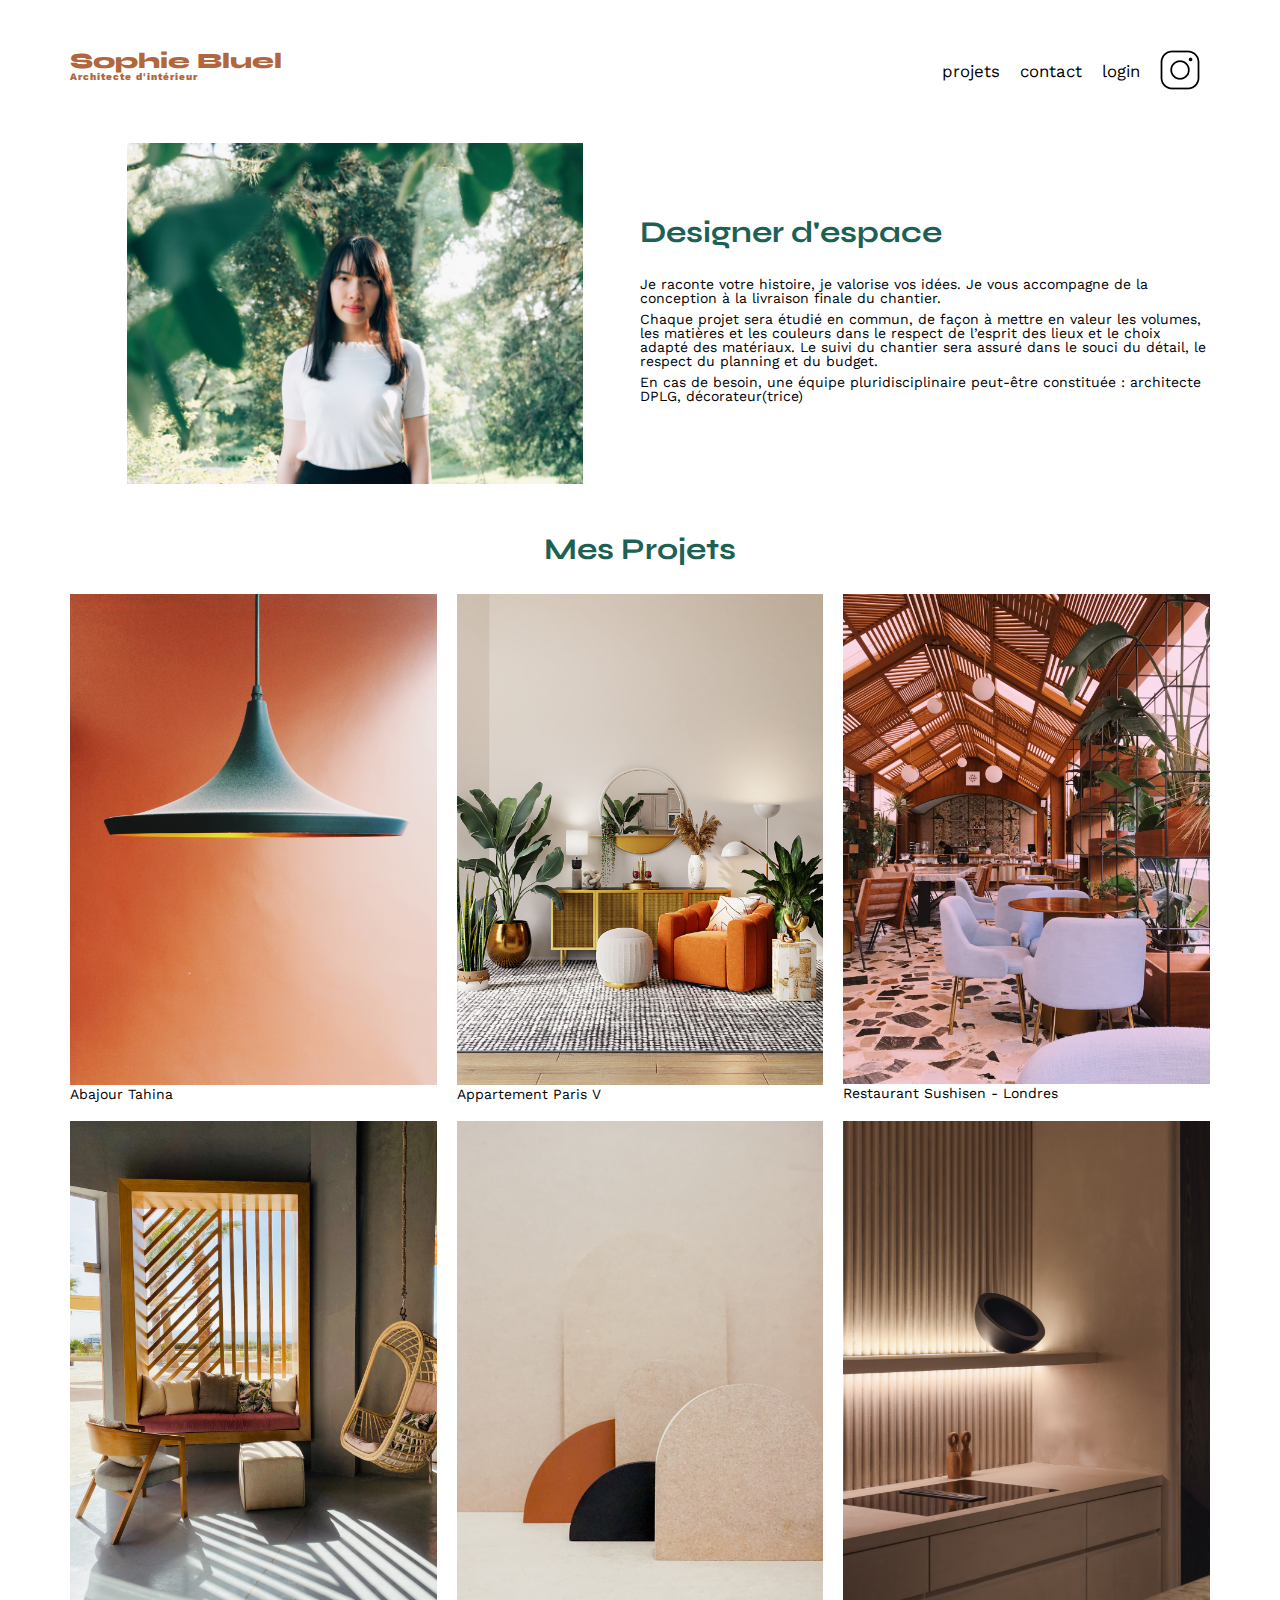
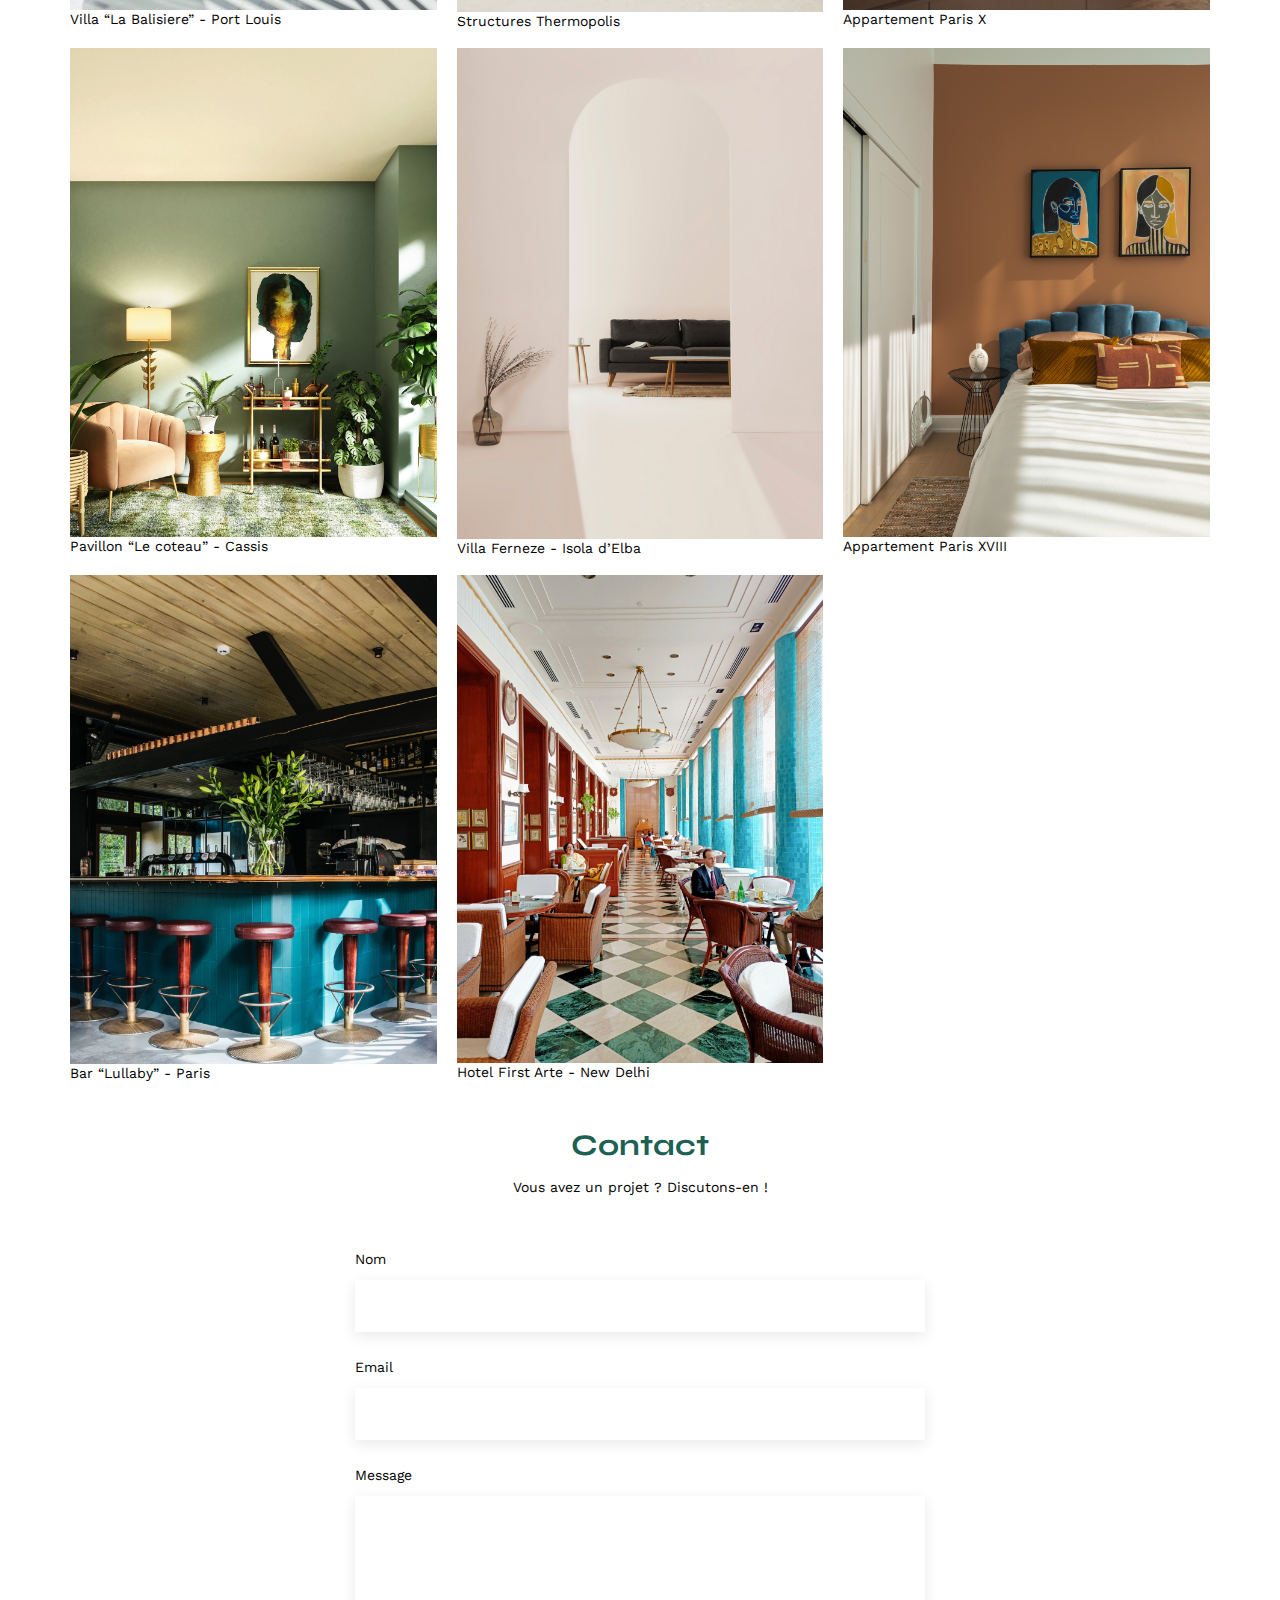
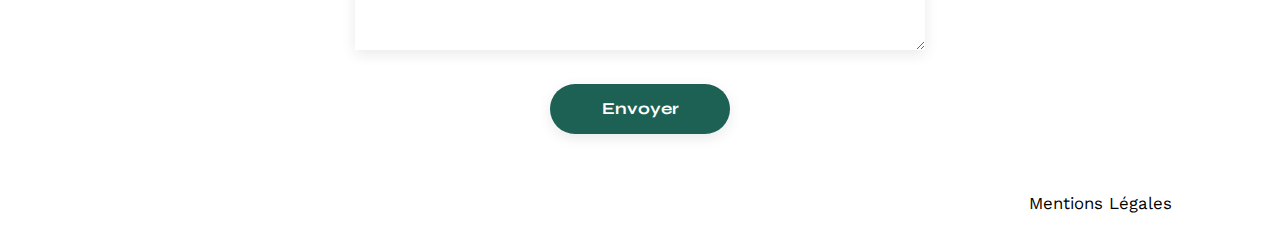
==== FrontEnd/index.html @ c2d1a667 "first" ====
<!DOCTYPE html>
<html lang="fr">
<head>
	<meta charset="UTF-8">
	<title>Sophie Bluel - Architecte d'intérieur</title>
	<meta name="viewport" content="width=device-width, initial-scale=1.0">
	<link rel="preconnect" href="https://fonts.googleapis.com">
	<link rel="preconnect" href="https://fonts.gstatic.com" crossorigin>
	<link href="https://fonts.googleapis.com/css2?family=Syne:wght@700;800&family=Work+Sans&display=swap" rel="stylesheet">
	<meta name="description" content="">
	<link rel="stylesheet" href="./assets/style.css">
</head>
<body>
<header>
	<h1>Sophie Bluel <span>Architecte d'intérieur</span></h1>
	<nav>
		<ul>
			<li>projets</li>
			<li>contact</li>
			<li>login</li>
			<li><img src="./assets/icons/instagram.png" alt="Instagram"></li>
		</ul>
	</nav>
</header>
<main>
	<section id="introduction">
		<figure>
			<img src="./assets/images/sophie-bluel.png" alt="">
		</figure>
		<article>
			<h2>Designer d'espace</h2>
			<p>Je raconte votre histoire, je valorise vos idées. Je vous accompagne de la conception à la livraison finale du chantier.</p>
			<p>Chaque projet sera étudié en commun, de façon à mettre en valeur les volumes, les matières et les couleurs dans le respect de l’esprit des lieux et le choix adapté des matériaux. Le suivi du chantier sera assuré dans le souci du détail, le respect du planning et du budget.</p>
			<p>En cas de besoin, une équipe pluridisciplinaire peut-être constituée : architecte DPLG, décorateur(trice)</p>
		</article>
	</section>
	<section id="portfolio">
		<h2>Mes Projets</h2>
		<div class="gallery">
			<figure>
				<img src="assets/images/abajour-tahina.png" alt="Abajour Tahina">
				<figcaption>Abajour Tahina</figcaption>
			</figure>
			<figure>
				<img src="assets/images/appartement-paris-v.png" alt="Appartement Paris V">
				<figcaption>Appartement Paris V</figcaption>
			</figure>
			<figure>
				<img src="assets/images/restaurant-sushisen-londres.png" alt="Restaurant Sushisen - Londres">
				<figcaption>Restaurant Sushisen - Londres</figcaption>
			</figure>
			<figure>
				<img src="assets/images/la-balisiere.png" alt="Villa “La Balisiere” - Port Louis">
				<figcaption>Villa “La Balisiere” - Port Louis</figcaption>
			</figure>
			<figure>
				<img src="assets/images/structures-thermopolis.png" alt="Structures Thermopolis">
				<figcaption>Structures Thermopolis</figcaption>
			</figure>
			<figure>
				<img src="assets/images/appartement-paris-x.png" alt="Appartement Paris X">
				<figcaption>Appartement Paris X</figcaption>
			</figure>
			<figure>
				<img src="assets/images/le-coteau-cassis.png" alt="Pavillon “Le coteau” - Cassis">
				<figcaption>Pavillon “Le coteau” - Cassis</figcaption>
			</figure>
			<figure>
				<img src="assets/images/villa-ferneze.png" alt="Villa Ferneze - Isola d’Elba">
				<figcaption>Villa Ferneze - Isola d’Elba</figcaption>
			</figure>
			<figure>
				<img src="assets/images/appartement-paris-xviii.png" alt="Appartement Paris XVIII">
				<figcaption>Appartement Paris XVIII</figcaption>
			</figure>
			<figure>
				<img src="assets/images/bar-lullaby-paris.png" alt="Bar “Lullaby” - Paris">
				<figcaption>Bar “Lullaby” - Paris</figcaption>
			</figure>
			<figure>
				<img src="assets/images/hotel-first-arte-new-delhi.png" alt="Hotel First Arte - New Delhi">
				<figcaption>Hotel First Arte - New Delhi</figcaption>
			</figure>
		</div>
	</section>
	<section id="contact">
		<h2>Contact</h2>
		<p>Vous avez un projet ? Discutons-en !</p>
		<form action="#" method="post">
			<label for="name">Nom</label>
			<input type="text" name="name" id="name">
			<label for="email">Email</label>
			<input type="email" name="email" id="email">
			<label for="message">Message</label>
			<textarea name="message" id="message" cols="30" rows="10"></textarea>
			<input type="submit" value="Envoyer">
		</form>
	</section>
</main>

<footer>
	<nav>
		<ul>
			<li>Mentions Légales</li>
		</ul>
	</nav>
</footer>
</body>
</html>
---- FrontEnd/assets/style.css ----
/* http://meyerweb.com/eric/tools/css/reset/
   v2.0 | 20110126
   License: none (public domain)
*/

html, body, div, span, applet, object, iframe,
h1, h2, h3, h4, h5, h6, p, blockquote, pre,
a, abbr, acronym, address, big, cite, code,
del, dfn, em, img, ins, kbd, q, s, samp,
small, strike, strong, sub, sup, tt, var,
b, u, i, center,
dl, dt, dd, ol, ul, li,
fieldset, form, label, legend,
table, caption, tbody, tfoot, thead, tr, th, td,
article, aside, canvas, details, embed,
figure, figcaption, footer, header, hgroup,
menu, nav, output, ruby, section, summary,
time, mark, audio, video {
	margin: 0;
	padding: 0;
	border: 0;
	font-size: 100%;
	font: inherit;
	vertical-align: baseline;
}
/* HTML5 display-role reset for older browsers */
article, aside, details, figcaption, figure,
footer, header, hgroup, menu, nav, section {
	display: block;
}
body {
	line-height: 1;
}
ol, ul {
	list-style: none;
}
blockquote, q {
	quotes: none;
}
blockquote:before, blockquote:after,
q:before, q:after {
	content: '';
	content: none;
}
table {
	border-collapse: collapse;
	border-spacing: 0;
}
/** end reset css**/
body {
	max-width: 1140px;
	margin:auto;
	font-family: 'Work Sans' ;
	font-size: 14px;
}
header {
	display: flex;
	justify-content: space-between;
	margin: 50px 0
}
section {
	margin: 50px 0
}

h1{
	display: flex;
	flex-direction: column;
	font-family: 'Syne';
	font-size: 22px;
	font-weight: 800;
	color: #B1663C
}

h1 > span {
	font-family: 'Work Sans';
	font-size:10px;
	letter-spacing: 0.1em;
;
}

h2{
	font-family: 'Syne';
	font-weight: 700;
	font-size: 30px;
	color: #1D6154
}
nav ul {
	display: flex;
	align-items: center;
	list-style-type: none;

}
nav li {
	padding: 0 10px;
	font-size: 1.2em;
}

li:hover {
	color: #B1663C;
}
#introduction {
	display: flex;
	align-items: center;
}
#introduction figure {
	flex: 1
}
#introduction img {
	display: block;
	margin: auto;
	width: 80%;
}

#introduction article {
	flex: 1
}
#introduction h2 {
	margin-bottom: 1em;
}

#introduction p {
	margin-bottom: 0.5em;
}
#portfolio h2 {
	text-align: center;
	margin-bottom: 1em;
}
.gallery {
	width: 100%;
	display: grid;
	grid-template-columns: 1fr 1fr 1fr;
	grid-column-gap: 20px;
	grid-row-gap: 20px;
}

.gallery img {
	width: 100%;

}
#contact {
	width: 50%;
margin: auto;
}
#contact > * {
	text-align: center;

}
#contact h2{
	margin-bottom: 20px;
}
#contact form {
	text-align: left;
	margin-top:30px;
	display: flex;
	flex-direction: column;
}

#contact input {
	height: 50px;
	font-size: 1.2em;
	border: none;
	box-shadow: 0px 4px 14px rgba(0, 0, 0, 0.09);
}
#contact label {
	margin: 2em 0 1em 0;
}
#contact textarea {
	border: none;
	box-shadow: 0px 4px 14px rgba(0, 0, 0, 0.09);
}

input[type="submit"]{
	font-family: 'Syne';
	font-weight: 700;
	color: white;
	background-color: #1D6154;
	margin : 2em auto ;
	width: 180px;
	text-align: center;
	border-radius: 60px ;
}

footer nav ul {
	display: flex;
	justify-content: flex-end;
	margin: 2em
}
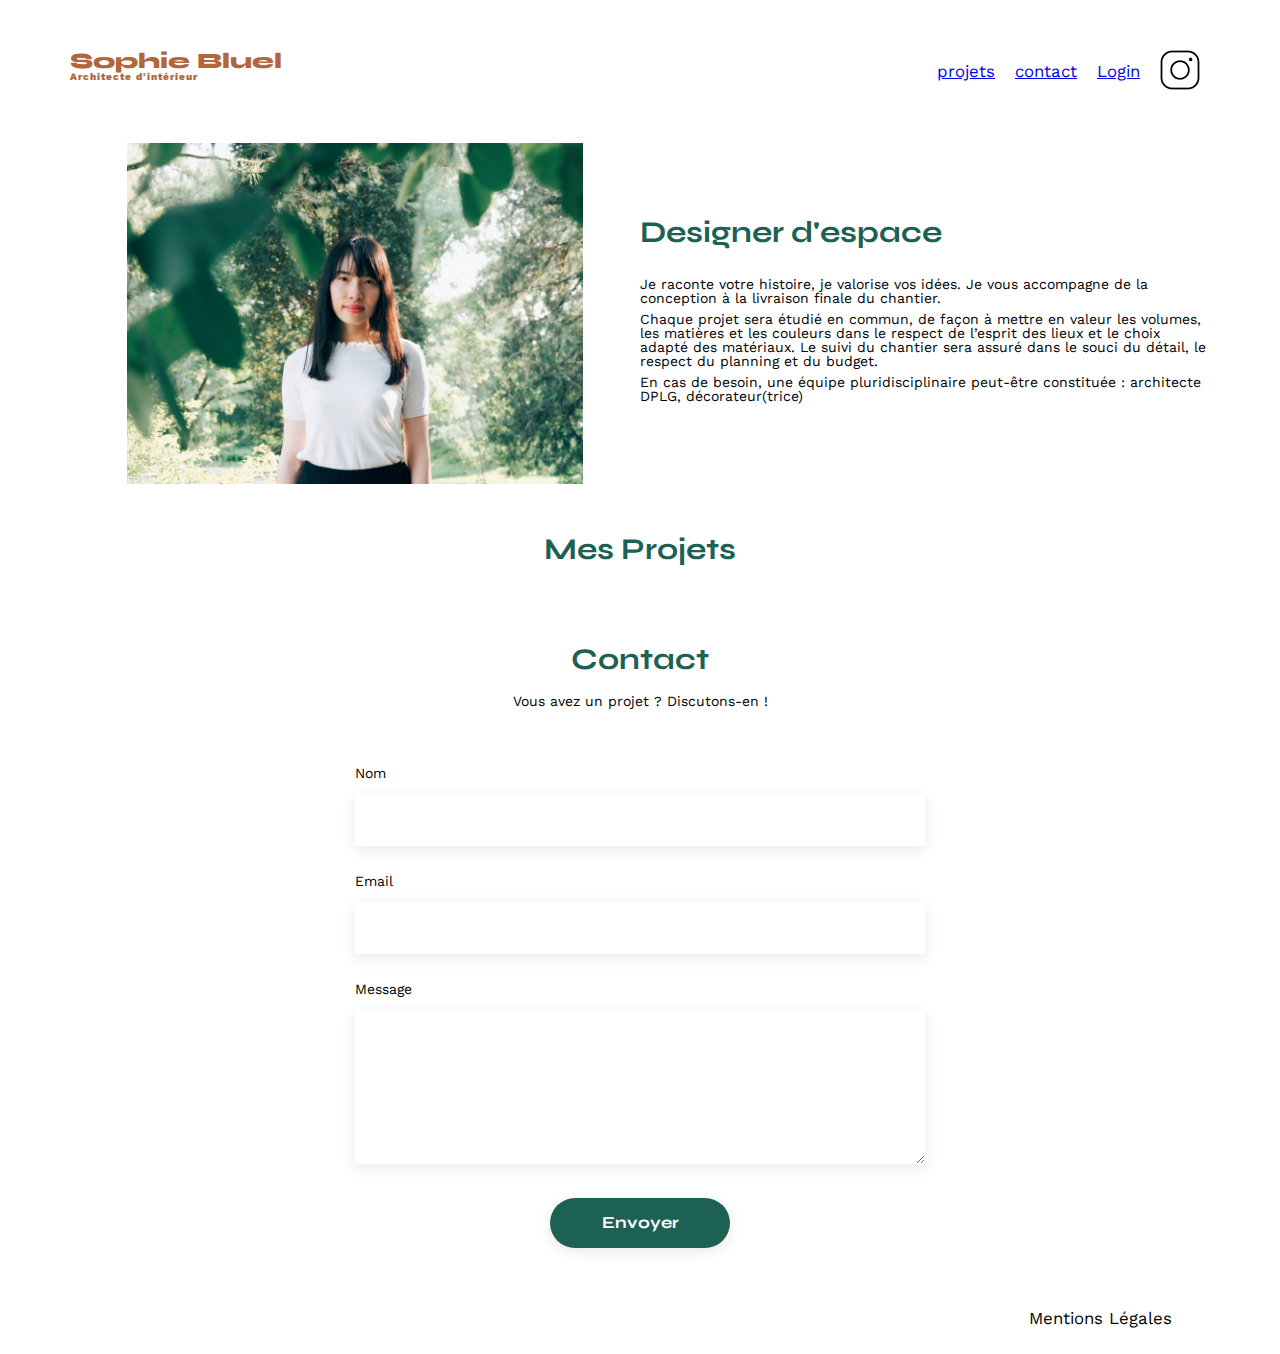
==== commit db26708a: "display works + filter" ====
--- a/FrontEnd/index.html
+++ b/FrontEnd/index.html
@@ -8,6 +8,7 @@
 	<link rel="preconnect" href="https://fonts.gstatic.com" crossorigin>
 	<link href="https://fonts.googleapis.com/css2?family=Syne:wght@700;800&family=Work+Sans&display=swap" rel="stylesheet">
 	<meta name="description" content="">
+	<script type="module" src="app.js"></script>
 	<link rel="stylesheet" href="./assets/style.css">
 </head>
 <body>
@@ -15,9 +16,9 @@
 	<h1>Sophie Bluel <span>Architecte d'intérieur</span></h1>
 	<nav>
 		<ul>
-			<li>projets</li>
-			<li>contact</li>
-			<li>login</li>
+			<li><a href="#portfolio">projets</a></li>
+			<li><a href="#contact">contact</a></li>
+			<li><a href="login.html">Login</a></li>
 			<li><img src="./assets/icons/instagram.png" alt="Instagram"></li>
 		</ul>
 	</nav>
@@ -37,50 +38,7 @@
 	<section id="portfolio">
 		<h2>Mes Projets</h2>
 		<div class="gallery">
-			<figure>
-				<img src="assets/images/abajour-tahina.png" alt="Abajour Tahina">
-				<figcaption>Abajour Tahina</figcaption>
-			</figure>
-			<figure>
-				<img src="assets/images/appartement-paris-v.png" alt="Appartement Paris V">
-				<figcaption>Appartement Paris V</figcaption>
-			</figure>
-			<figure>
-				<img src="assets/images/restaurant-sushisen-londres.png" alt="Restaurant Sushisen - Londres">
-				<figcaption>Restaurant Sushisen - Londres</figcaption>
-			</figure>
-			<figure>
-				<img src="assets/images/la-balisiere.png" alt="Villa “La Balisiere” - Port Louis">
-				<figcaption>Villa “La Balisiere” - Port Louis</figcaption>
-			</figure>
-			<figure>
-				<img src="assets/images/structures-thermopolis.png" alt="Structures Thermopolis">
-				<figcaption>Structures Thermopolis</figcaption>
-			</figure>
-			<figure>
-				<img src="assets/images/appartement-paris-x.png" alt="Appartement Paris X">
-				<figcaption>Appartement Paris X</figcaption>
-			</figure>
-			<figure>
-				<img src="assets/images/le-coteau-cassis.png" alt="Pavillon “Le coteau” - Cassis">
-				<figcaption>Pavillon “Le coteau” - Cassis</figcaption>
-			</figure>
-			<figure>
-				<img src="assets/images/villa-ferneze.png" alt="Villa Ferneze - Isola d’Elba">
-				<figcaption>Villa Ferneze - Isola d’Elba</figcaption>
-			</figure>
-			<figure>
-				<img src="assets/images/appartement-paris-xviii.png" alt="Appartement Paris XVIII">
-				<figcaption>Appartement Paris XVIII</figcaption>
-			</figure>
-			<figure>
-				<img src="assets/images/bar-lullaby-paris.png" alt="Bar “Lullaby” - Paris">
-				<figcaption>Bar “Lullaby” - Paris</figcaption>
-			</figure>
-			<figure>
-				<img src="assets/images/hotel-first-arte-new-delhi.png" alt="Hotel First Arte - New Delhi">
-				<figcaption>Hotel First Arte - New Delhi</figcaption>
-			</figure>
+			
 		</div>
 	</section>
 	<section id="contact">
--- a/FrontEnd/assets/style.css
+++ b/FrontEnd/assets/style.css
@@ -125,6 +125,31 @@
 	text-align: center;
 	margin-bottom: 1em;
 }
+
+#portfolio ul {
+	display:flex;
+	flex-direction: row;
+	gap: 10px;
+	justify-content: center;
+	margin-bottom: 2em;
+}
+
+#portfolio button {
+color:#1D6154;
+background-color: white;
+ font-family: 'Syne';
+ font-size: 1.2em;
+ font-weight: 700;
+ border: solid 1px #1D6154;
+ border-radius: 60px;
+ padding: 10px 30px;
+ transition: all ease-in-out 0.3s;
+}
+
+#portfolio button:hover {
+	color: white;
+	background-color: #1D6154;
+}
 .gallery {
 	width: 100%;
 	display: grid;
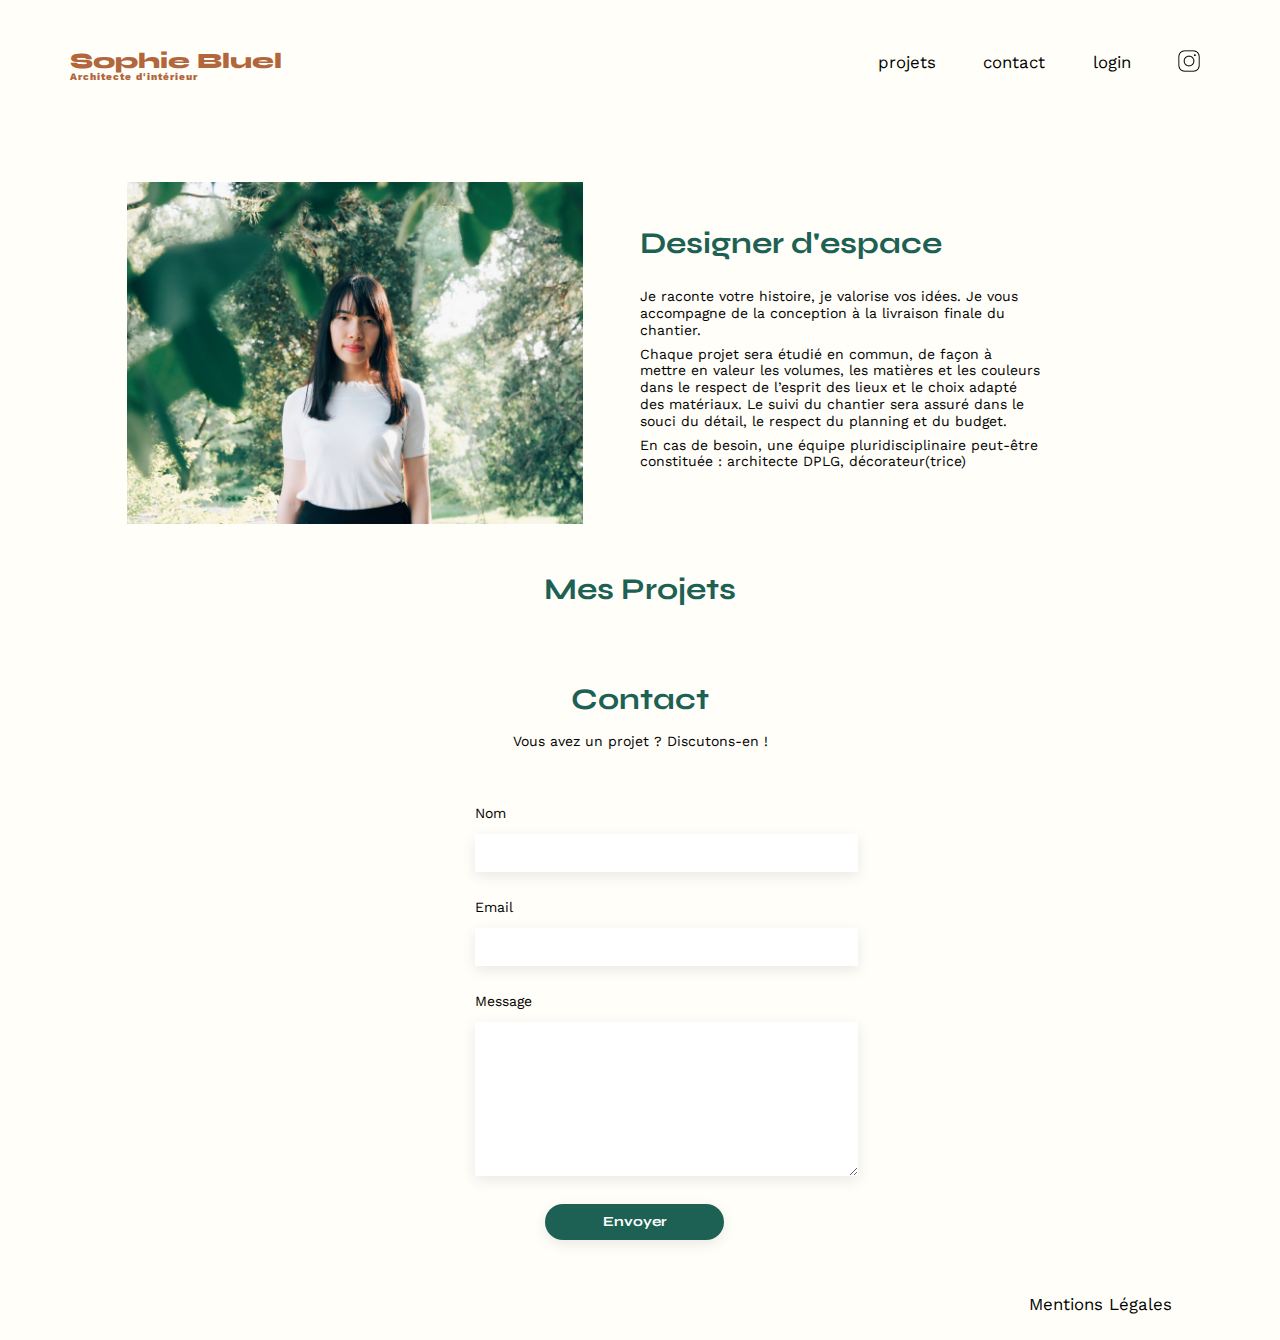
==== commit 2b29c8c2: "login logout" ====
--- a/FrontEnd/index.html
+++ b/FrontEnd/index.html
@@ -1,67 +1,78 @@
 <!DOCTYPE html>
 <html lang="fr">
+
 <head>
 	<meta charset="UTF-8">
 	<title>Sophie Bluel - Architecte d'intérieur</title>
 	<meta name="viewport" content="width=device-width, initial-scale=1.0">
 	<link rel="preconnect" href="https://fonts.googleapis.com">
 	<link rel="preconnect" href="https://fonts.gstatic.com" crossorigin>
-	<link href="https://fonts.googleapis.com/css2?family=Syne:wght@700;800&family=Work+Sans&display=swap" rel="stylesheet">
+	<link href="https://fonts.googleapis.com/css2?family=Syne:wght@700;800&family=Work+Sans&display=swap"
+		rel="stylesheet">
 	<meta name="description" content="">
 	<script type="module" src="app.js"></script>
+
+
 	<link rel="stylesheet" href="./assets/style.css">
 </head>
+
 <body>
-<header>
-	<h1>Sophie Bluel <span>Architecte d'intérieur</span></h1>
-	<nav>
-		<ul>
-			<li><a href="#portfolio">projets</a></li>
-			<li><a href="#contact">contact</a></li>
-			<li><a href="login.html">Login</a></li>
-			<li><img src="./assets/icons/instagram.png" alt="Instagram"></li>
-		</ul>
-	</nav>
-</header>
-<main>
-	<section id="introduction">
-		<figure>
-			<img src="./assets/images/sophie-bluel.png" alt="">
-		</figure>
-		<article>
-			<h2>Designer d'espace</h2>
-			<p>Je raconte votre histoire, je valorise vos idées. Je vous accompagne de la conception à la livraison finale du chantier.</p>
-			<p>Chaque projet sera étudié en commun, de façon à mettre en valeur les volumes, les matières et les couleurs dans le respect de l’esprit des lieux et le choix adapté des matériaux. Le suivi du chantier sera assuré dans le souci du détail, le respect du planning et du budget.</p>
-			<p>En cas de besoin, une équipe pluridisciplinaire peut-être constituée : architecte DPLG, décorateur(trice)</p>
-		</article>
-	</section>
-	<section id="portfolio">
-		<h2>Mes Projets</h2>
-		<div class="gallery">
-			
-		</div>
-	</section>
-	<section id="contact">
-		<h2>Contact</h2>
-		<p>Vous avez un projet ? Discutons-en !</p>
-		<form action="#" method="post">
-			<label for="name">Nom</label>
-			<input type="text" name="name" id="name">
-			<label for="email">Email</label>
-			<input type="email" name="email" id="email">
-			<label for="message">Message</label>
-			<textarea name="message" id="message" cols="30" rows="10"></textarea>
-			<input type="submit" value="Envoyer">
-		</form>
-	</section>
-</main>
+	<header>
+		<h1>Sophie Bluel <span>Architecte d'intérieur</span></h1>
+		<nav>
+			<ul>
+				<li><a href="#portfolio">projets</a></li>
+				<li><a href="#contact">contact</a></li>
+				<li class="login-item"><a href="login.html" class="login-link">login</a></li>
+				<li><img src="./assets/icons/instagram.png" alt="Instagram"></li>
+			</ul>
+		</nav>
+	</header>
+	<main>
+		<section id="introduction">
+			<figure>
+				<img src="./assets/images/sophie-bluel.png" alt="">
+			</figure>
+			<article>
+				<h2>Designer d'espace</h2>
+				<p>Je raconte votre histoire, je valorise vos idées. Je vous accompagne de la conception à la livraison
+					finale du chantier.</p>
+				<p>Chaque projet sera étudié en commun, de façon à mettre en valeur les volumes, les matières et les
+					couleurs dans le respect de l’esprit des lieux et le choix adapté des matériaux. Le suivi du
+					chantier sera assuré dans le souci du détail, le respect du planning et du budget.</p>
+				<p>En cas de besoin, une équipe pluridisciplinaire peut-être constituée : architecte DPLG,
+					décorateur(trice)</p>
+			</article>
+		</section>
+		<section id="portfolio">
+			<h2>Mes Projets</h2>
+			<div class="gallery">
 
-<footer>
-	<nav>
-		<ul>
-			<li>Mentions Légales</li>
-		</ul>
-	</nav>
-</footer>
+			</div>
+		</section>
+		<section id="contact">
+			<h2>Contact</h2>
+			<p>Vous avez un projet ? Discutons-en !</p>
+			<form action="#" method="post">
+				<label for="name">Nom</label>
+				<input type="text" name="name" id="name">
+				<label for="email">Email</label>
+				<input type="email" name="email" id="email">
+				<label for="message">Message</label>
+				<textarea name="message" id="message" cols="30" rows="10"></textarea>
+				<input type="submit" value="Envoyer">
+			</form>
+		</section>
+	</main>
+
+	<footer>
+		<nav>
+			<ul>
+				<li>Mentions Légales</li>
+			</ul>
+		</nav>
+	</footer>
+
 </body>
-</html>
+
+</html>--- a/FrontEnd/assets/style.css
+++ b/FrontEnd/assets/style.css
@@ -3,19 +3,87 @@
    License: none (public domain)
 */
 
-html, body, div, span, applet, object, iframe,
-h1, h2, h3, h4, h5, h6, p, blockquote, pre,
-a, abbr, acronym, address, big, cite, code,
-del, dfn, em, img, ins, kbd, q, s, samp,
-small, strike, strong, sub, sup, tt, var,
-b, u, i, center,
-dl, dt, dd, ol, ul, li,
-fieldset, form, label, legend,
-table, caption, tbody, tfoot, thead, tr, th, td,
-article, aside, canvas, details, embed,
-figure, figcaption, footer, header, hgroup,
-menu, nav, output, ruby, section, summary,
-time, mark, audio, video {
+html,
+body,
+div,
+span,
+applet,
+object,
+iframe,
+h1,
+h2,
+h3,
+h4,
+h5,
+h6,
+p,
+blockquote,
+pre,
+a,
+abbr,
+acronym,
+address,
+big,
+cite,
+code,
+del,
+dfn,
+em,
+img,
+ins,
+kbd,
+q,
+s,
+samp,
+small,
+strike,
+strong,
+sub,
+sup,
+tt,
+var,
+b,
+u,
+i,
+center,
+dl,
+dt,
+dd,
+ol,
+ul,
+li,
+fieldset,
+form,
+label,
+legend,
+table,
+caption,
+tbody,
+tfoot,
+thead,
+tr,
+th,
+td,
+article,
+aside,
+canvas,
+details,
+embed,
+figure,
+figcaption,
+footer,
+header,
+hgroup,
+menu,
+nav,
+output,
+ruby,
+section,
+summary,
+time,
+mark,
+audio,
+video {
 	margin: 0;
 	padding: 0;
 	border: 0;
@@ -23,46 +91,80 @@
 	font: inherit;
 	vertical-align: baseline;
 }
+
 /* HTML5 display-role reset for older browsers */
-article, aside, details, figcaption, figure,
-footer, header, hgroup, menu, nav, section {
+article,
+aside,
+details,
+figcaption,
+figure,
+footer,
+header,
+hgroup,
+menu,
+nav,
+section {
 	display: block;
 }
+
 body {
 	line-height: 1;
 }
-ol, ul {
+
+ol,
+ul {
 	list-style: none;
 }
-blockquote, q {
+
+blockquote,
+q {
 	quotes: none;
 }
-blockquote:before, blockquote:after,
-q:before, q:after {
+
+blockquote:before,
+blockquote:after,
+q:before,
+q:after {
 	content: '';
 	content: none;
 }
+
 table {
 	border-collapse: collapse;
 	border-spacing: 0;
 }
+
 /** end reset css**/
+html {
+	display: flex;
+	height: 100%;
+}
+
 body {
 	max-width: 1140px;
-	margin:auto;
-	font-family: 'Work Sans' ;
+	margin: auto;
+	font-family: 'Work Sans';
 	font-size: 14px;
-}
+	background-color: #FFFEF8;
+	min-height: 100%;
+	display: flex;
+	flex-direction: column;
+	justify-content: space-between;
+	flex: 1;
+
+}
+
 header {
 	display: flex;
 	justify-content: space-between;
-	margin: 50px 0
-}
+	margin-top: 50px;
+}
+
 section {
-	margin: 50px 0
-}
-
-h1{
+	margin: 50px 0;
+}
+
+h1 {
 	display: flex;
 	flex-direction: column;
 	font-family: 'Syne';
@@ -71,40 +173,76 @@
 	color: #B1663C
 }
 
-h1 > span {
+h1>span {
 	font-family: 'Work Sans';
-	font-size:10px;
+	font-size: 10px;
 	letter-spacing: 0.1em;
-;
-}
-
-h2{
+	;
+}
+
+h2 {
 	font-family: 'Syne';
 	font-weight: 700;
 	font-size: 30px;
 	color: #1D6154
 }
+
+header nav {
+	width: 30%;
+}
+
+nav img {
+	width: 22px;
+}
+
 nav ul {
 	display: flex;
 	align-items: center;
 	list-style-type: none;
-
-}
+	justify-content: space-between;
+}
+
 nav li {
 	padding: 0 10px;
 	font-size: 1.2em;
 }
 
+nav a,
+nav button {
+	text-decoration: none;
+	color: black;
+}
+
+nav a:hover,
+nav a:active,
+nav button:hover,
+nav button:active {
+	font-weight: 700;
+}
+
 li:hover {
 	color: #B1663C;
 }
+
+nav button {
+	font-family: 'Work sans';
+	border: none;
+	background-color: #FFFEF8;
+	margin: 0;
+	padding: 0;
+	font-size: 1em;
+}
+
 #introduction {
 	display: flex;
 	align-items: center;
-}
+	margin-top: 100px;
+}
+
 #introduction figure {
 	flex: 1
 }
+
 #introduction img {
 	display: block;
 	margin: auto;
@@ -114,20 +252,26 @@
 #introduction article {
 	flex: 1
 }
+
 #introduction h2 {
 	margin-bottom: 1em;
 }
 
 #introduction p {
 	margin-bottom: 0.5em;
-}
-#portfolio h2 {
+	width: 400px;
+	line-height: 1.2em;
+}
+
+#portfolio h2,
+#login h2 {
 	text-align: center;
 	margin-bottom: 1em;
 }
 
+
 #portfolio ul {
-	display:flex;
+	display: flex;
 	flex-direction: row;
 	gap: 10px;
 	justify-content: center;
@@ -135,79 +279,119 @@
 }
 
 #portfolio button {
-color:#1D6154;
-background-color: white;
- font-family: 'Syne';
- font-size: 1.2em;
- font-weight: 700;
- border: solid 1px #1D6154;
- border-radius: 60px;
- padding: 10px 30px;
- transition: all ease-in-out 0.3s;
+	color: #1D6154;
+	background-color: white;
+	font-family: 'Syne';
+	font-size: 1.2em;
+	font-weight: 700;
+	border: solid 1px #1D6154;
+	border-radius: 60px;
+	padding: 10px 30px;
+	transition: all ease-in-out 0.3s;
+	cursor: pointer;
+	margin-bottom: 1em;
+	transition: all 0.2s ease-in;
 }
 
 #portfolio button:hover {
 	color: white;
 	background-color: #1D6154;
 }
+
+#portfolio button.clicked {
+	color: white;
+	background-color: #1D6154;
+}
+
 .gallery {
-	width: 100%;
 	display: grid;
 	grid-template-columns: 1fr 1fr 1fr;
+	grid-row-gap: 20px;
 	grid-column-gap: 20px;
-	grid-row-gap: 20px;
+	width: 100%;
 }
 
 .gallery img {
 	width: 100%;
 
 }
-#contact {
+
+#contact,
+#login {
 	width: 50%;
-margin: auto;
-}
-#contact > * {
+	margin: auto;
+}
+
+#contact>*,
+#login>* {
 	text-align: center;
 
 }
-#contact h2{
+
+#contact h2 {
 	margin-bottom: 20px;
 }
-#contact form {
+
+#contact form,
+#login form {
 	text-align: left;
-	margin-top:30px;
+	margin-top: 30px;
 	display: flex;
 	flex-direction: column;
-}
-
-#contact input {
-	height: 50px;
-	font-size: 1.2em;
+	margin-left: 120px;
+
+}
+
+#contact input,
+#login input {
+	height: 36px;
+	width: 379px;
+	font-size: 1em;
 	border: none;
 	box-shadow: 0px 4px 14px rgba(0, 0, 0, 0.09);
 }
-#contact label {
+
+#contact label,
+#login label {
 	margin: 2em 0 1em 0;
 }
+
 #contact textarea {
+	width: 379px;
 	border: none;
 	box-shadow: 0px 4px 14px rgba(0, 0, 0, 0.09);
 }
 
-input[type="submit"]{
+input[type="submit"] {
 	font-family: 'Syne';
 	font-weight: 700;
 	color: white;
 	background-color: #1D6154;
-	margin : 2em auto ;
-	width: 180px;
-	text-align: center;
-	border-radius: 60px ;
-}
+	margin: 2em auto;
+	width: 179px !important;
+	border-radius: 60px;
+	margin-left: 5em;
+	transition: all ease-in-out 0.2s;
+}
+
+input[type="submit"]:hover {
+	background-color: #0E2F28;
+	cursor: pointer;
+}
+
+#login a {
+	margin-left: 7em;
+	color: #3D3D3D;
+}
+
+#email.errorInput,
+#password.errorInput {
+	border: solid 0.5px rgb(156, 35, 35);
+}
+
 
 footer nav ul {
 	display: flex;
 	justify-content: flex-end;
-	margin: 2em
-}
-
+	margin: 2em;
+}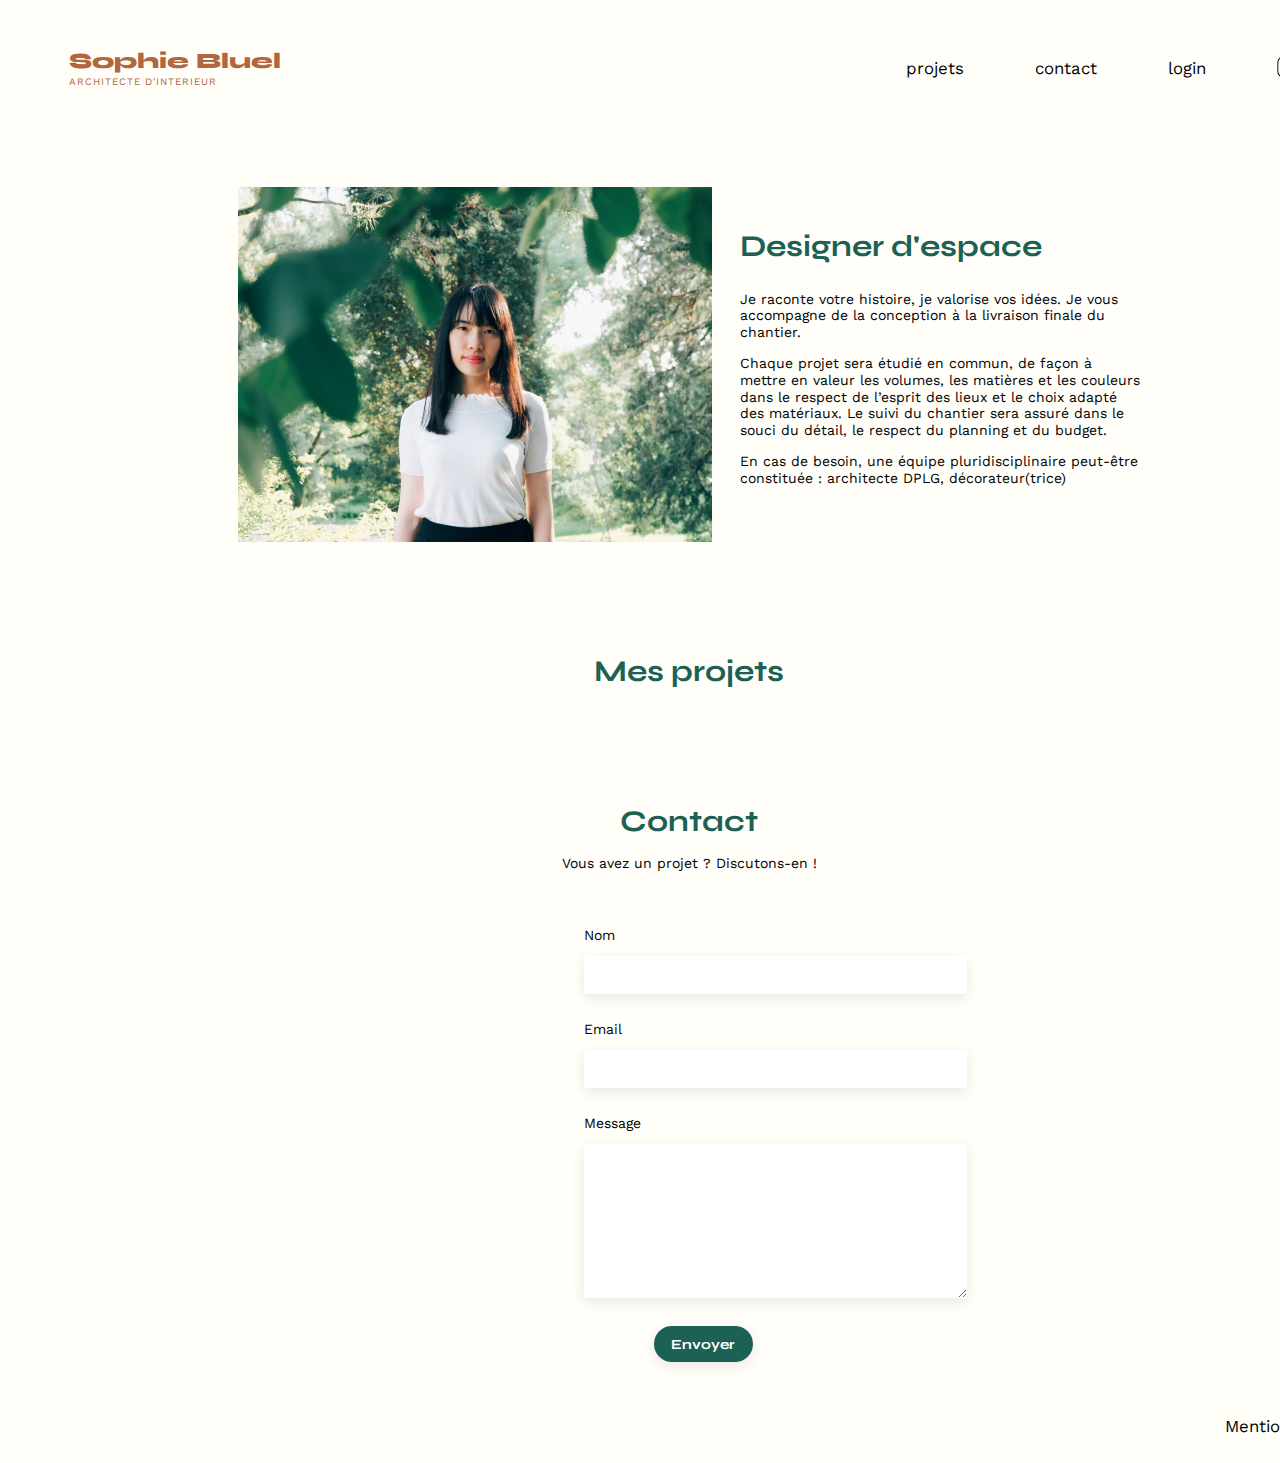
==== commit c6b7e1d1: "review" ====
--- a/FrontEnd/index.html
+++ b/FrontEnd/index.html
@@ -9,16 +9,19 @@
 	<link rel="preconnect" href="https://fonts.gstatic.com" crossorigin>
 	<link href="https://fonts.googleapis.com/css2?family=Syne:wght@700;800&family=Work+Sans&display=swap"
 		rel="stylesheet">
+	<link
+		href="https://fonts.googleapis.com/css2?family=Raleway:wght@100..900&family=Work+Sans:ital,wght@0,500;1,500&display=swap"
+		rel="stylesheet">
+	<link rel="stylesheet" href="https://cdnjs.cloudflare.com/ajax/libs/font-awesome/6.0.0-beta3/css/all.min.css">
+
 	<meta name="description" content="">
-	<script type="module" src="app.js"></script>
-
 
 	<link rel="stylesheet" href="./assets/style.css">
 </head>
 
 <body>
 	<header>
-		<h1>Sophie Bluel <span>Architecte d'intérieur</span></h1>
+		<h1>Sophie Bluel <span>ARCHITECTE D'INTERIEUR</span></h1>
 		<nav>
 			<ul>
 				<li><a href="#portfolio">projets</a></li>
@@ -45,7 +48,7 @@
 			</article>
 		</section>
 		<section id="portfolio">
-			<h2>Mes Projets</h2>
+			<h2>Mes projets</h2>
 			<div class="gallery">
 
 			</div>
@@ -72,7 +75,10 @@
 			</ul>
 		</nav>
 	</footer>
-
+	<script type="module" src="app.js"></script>
+	<script type="module" src="admin/display-edition-btn.js"></script>
+	<script type="module" src="admin/modale/display-modale.js"></script>
+	<script type="module" src="admin/modale/add-work.js"></script>
 </body>
 
 </html>--- a/FrontEnd/assets/style.css
+++ b/FrontEnd/assets/style.css
@@ -109,6 +109,7 @@
 
 body {
 	line-height: 1;
+	margin: auto;
 }
 
 ol,
@@ -141,8 +142,7 @@
 }
 
 body {
-	max-width: 1140px;
-	margin: auto;
+	max-width: 1440px;
 	font-family: 'Work Sans';
 	font-size: 14px;
 	background-color: #FFFEF8;
@@ -151,18 +151,66 @@
 	flex-direction: column;
 	justify-content: space-between;
 	flex: 1;
-
+	align-items: center;
+	margin: auto;
+}
+
+main {
+	margin: 0 17em;
 }
 
 header {
 	display: flex;
 	justify-content: space-between;
 	margin-top: 50px;
-}
-
-section {
-	margin: 50px 0;
-}
+	width: 100%;
+	align-items: center;
+}
+
+.active {
+	display: block;
+}
+
+
+/**** edition bar ****/
+header.edition {
+	margin-top: 0px;
+	display: flex;
+	flex-direction: column;
+	width: 100%;
+	justify-content: center;
+}
+
+.edition-bar {
+	height: 59px;
+	background-color: black;
+	display: flex;
+	align-items: center;
+	justify-content: center;
+	gap: 10px;
+	width: 100%;
+}
+
+.fa-pen-to-square {
+	color: white;
+	size: 16px;
+}
+
+.edition-bar p {
+	color: white;
+	font-family: 'Work sans';
+	font-size: 16px;
+}
+
+.header-content {
+	display: flex;
+	justify-content: space-between;
+	margin-top: 30px;
+	align-items: center;
+	width: 100%;
+}
+
+/** **/
 
 h1 {
 	display: flex;
@@ -170,14 +218,16 @@
 	font-family: 'Syne';
 	font-size: 22px;
 	font-weight: 800;
-	color: #B1663C
+	color: #B1663C;
+	padding-left: 5%;
 }
 
 h1>span {
 	font-family: 'Work Sans';
 	font-size: 10px;
 	letter-spacing: 0.1em;
-	;
+	font-weight: 400;
+	margin-top: 0.5em;
 }
 
 h2 {
@@ -189,13 +239,14 @@
 
 header nav {
 	width: 30%;
+	padding-right: 5%;
 }
 
 nav img {
 	width: 22px;
 }
 
-nav ul {
+header nav ul {
 	display: flex;
 	align-items: center;
 	list-style-type: none;
@@ -218,6 +269,7 @@
 nav button:hover,
 nav button:active {
 	font-weight: 700;
+	cursor: pointer;
 }
 
 li:hover {
@@ -237,20 +289,22 @@
 	display: flex;
 	align-items: center;
 	margin-top: 100px;
+	justify-content: space-between;
+	margin-bottom: 8em;
 }
 
 #introduction figure {
-	flex: 1
+	width: 100%;
 }
 
 #introduction img {
-	display: block;
-	margin: auto;
-	width: 80%;
+	max-width: 474px;
+
 }
 
 #introduction article {
-	flex: 1
+	flex: 1;
+	padding-left: 2em;
 }
 
 #introduction h2 {
@@ -258,7 +312,7 @@
 }
 
 #introduction p {
-	margin-bottom: 0.5em;
+	margin-bottom: 1em;
 	width: 400px;
 	line-height: 1.2em;
 }
@@ -266,11 +320,36 @@
 #portfolio h2,
 #login h2 {
 	text-align: center;
-	margin-bottom: 1em;
-}
-
-
-#portfolio ul {
+	margin-bottom: 2em;
+}
+
+
+.edition-title-div {
+	display: flex;
+	justify-content: center;
+	margin-bottom: 5em;
+}
+
+.edition-btn {
+	border: none;
+	background-color: #FFFEF8;
+	display: flex;
+	flex-direction: row-reverse;
+	font-size: 14px;
+	font-family: 'Work Sans';
+	align-items: center;
+	cursor: pointer;
+	padding-bottom: 2em;
+	padding-left: 3em;
+}
+
+.edition-btn i {
+	color: black;
+	size: 16px;
+	padding-right: 1em;
+}
+
+.filter-bar {
 	display: flex;
 	flex-direction: row;
 	gap: 10px;
@@ -278,7 +357,7 @@
 	margin-bottom: 2em;
 }
 
-#portfolio button {
+.filter-bar button {
 	color: #1D6154;
 	background-color: white;
 	font-family: 'Syne';
@@ -293,28 +372,30 @@
 	transition: all 0.2s ease-in;
 }
 
-#portfolio button:hover {
+.filter-bar button:hover {
 	color: white;
 	background-color: #1D6154;
 }
 
-#portfolio button.clicked {
+.filter-bar button.active {
 	color: white;
 	background-color: #1D6154;
 }
 
-.gallery {
+.gallery,
+.galleryModal {
+	width: 100%;
 	display: grid;
 	grid-template-columns: 1fr 1fr 1fr;
+	grid-column-gap: 20px;
 	grid-row-gap: 20px;
-	grid-column-gap: 20px;
-	width: 100%;
-}
-
-.gallery img {
-	width: 100%;
-
-}
+}
+
+.gallery img,
+.galleryModal img {
+	width: 100%;
+}
+
 
 #contact,
 #login {
@@ -325,11 +406,11 @@
 #contact>*,
 #login>* {
 	text-align: center;
-
 }
 
 #contact h2 {
 	margin-bottom: 20px;
+	margin-top: 2em;
 }
 
 #contact form,
@@ -362,26 +443,38 @@
 	box-shadow: 0px 4px 14px rgba(0, 0, 0, 0.09);
 }
 
-input[type="submit"] {
+input[type="submit"],
+.add-photo-btn,
+#add-form-btn,
+.submit-photo-btn {
 	font-family: 'Syne';
 	font-weight: 700;
 	color: white;
 	background-color: #1D6154;
 	margin: 2em auto;
-	width: 179px !important;
+	width: 30% !important;
 	border-radius: 60px;
 	margin-left: 5em;
 	transition: all ease-in-out 0.2s;
 }
 
-input[type="submit"]:hover {
+input[type="submit"]:hover,
+.add-photo-btn:hover,
+#add-form-btn:hover,
+.submit-photo-btn:hover {
 	background-color: #0E2F28;
 	cursor: pointer;
 }
 
+#login {
+	width: 100%;
+}
+
 #login a {
+	color: #3D3D3D;
+	width: 100%;
+	text-align: start;
 	margin-left: 7em;
-	color: #3D3D3D;
 }
 
 #email.errorInput,
@@ -390,8 +483,269 @@
 }
 
 
-footer nav ul {
+footer {
 	display: flex;
 	justify-content: flex-end;
+	text-align: right;
 	margin: 2em;
+	width: 100%;
+}
+
+.remove {
+	display: none !important;
+}
+
+/*** modale ****/
+.overlay {
+	position: fixed;
+	background-color: rgba(0, 0, 0, 30%);
+	top: 0;
+	left: 0;
+	width: 100%;
+	height: 100%;
+	display: flex;
+	justify-content: center;
+	align-items: center;
+}
+
+.modal {
+	position: fixed;
+	background-color: white;
+	width: 630px;
+	height: 688px;
+	max-width: calc(100vw - 50px);
+	max-height: calc(100vw - 50px);
+	margin: auto;
+	padding: 2em;
+	border-radius: 10px;
+}
+
+.modal-body {
+	width: 100%;
+	height: 100%;
+	justify-content: space-between;
+	display: flex;
+	flex-direction: column;
+	overflow: auto;
+	padding-bottom: 1em;
+}
+
+.modal-header {
+	display: flex;
+	flex-direction: column;
+}
+
+.modal-close-btn {
+	width: fit-content;
+	align-self: flex-end;
+	font-size: 24px;
+	color: black;
+	border: none;
+	background-color: white;
+	font-weight: 700;
+}
+
+.modal-close-btn:hover {
+	cursor: pointer;
+}
+
+.modal-title {
+	align-self: center;
+	font-size: 26px;
+	font-family: 'Work Sans';
+	font-weight: 400;
+	color: black;
+}
+
+.modal-content.galleryModal {
+	border-bottom: 1px solid #B3B3B3;
+	margin: 3em 0;
+	padding-bottom: 4em;
+	display: grid;
+	grid-template-columns: 1fr 1fr 1fr 1fr 1fr;
+	width: 82%;
+	height: 100%;
+	grid-column-gap: 10px;
+	grid-row-gap: 20px;
+	align-self: center;
+}
+
+.modal-content.galleryModal figure {
+	position: relative;
+	width: 100%;
+	height: 60%;
+}
+
+.modal-content.galleryModal figure img {
+	width: 100%;
+	position: absolute;
+
+}
+
+.modal-content.galleryModal .fa-trash-can {
+	color: white;
+	font-size: 10px;
+}
+
+.modal-content.galleryModal .delete-work-btn {
+	display: flex;
+	position: sticky;
+	z-index: 10;
+	background-color: black;
+	border-radius: 3px;
+	padding: 3px 4px;
+	margin-top: 6px;
+	margin-right: 6px;
+	float: right;
+}
+
+.back-btn:hover,
+.delete-work-btn:hover {
+	cursor: pointer;
+}
+
+.header-btns {
+	display: flex;
+	justify-content: space-between;
+}
+
+.back-btn {
+	background-color: white;
+	border: none;
+}
+
+.fa-arrow-left {
+	font-size: 21px;
+}
+
+.modal-footer {
+	display: flex;
+	justify-content: center;
+	align-items: center;
+	width: 100%;
+}
+
+.add-photo-btn,
+#add-form-btn,
+.submit-photo-btn {
+	margin: 0 28%;
+	width: 20%;
+	padding: 1em 2em;
+	font-size: 1em;
+	border: none;
+	box-shadow: 0px 4px 14px rgba(0, 0, 0, 0.09);
+	flex: 1;
+}
+
+/***** formulaire ajout photo *****/
+.modal-content.add-photo {
+	height: 100%;
+	width: 82%;
+	margin: 3em 0 6em 0;
+	align-self: center;
+	padding-bottom: 4em;
+	border-bottom: 1px solid #B3B3B3;
+}
+
+#add-work-form {
+	width: 100%;
+	height: 100%;
+	display: flex;
+	flex-direction: column;
+	justify-content: space-between;
+}
+
+.div-img-form {
+	display: flex;
+	flex-direction: column;
+	justify-content: center;
+	align-items: center;
+	background-color: #E8F1F6;
+	border-radius: 3px;
+	padding: 1.5em;
+}
+
+.fa-image {
+	color: #B9C5CC;
+	font-size: 60px;
+}
+
+.verified-img {
+	max-width: 520px;
+	max-height: 200px;
+}
+
+.div-img-form:has(.verified-img) {
+	padding: 0;
+}
+
+.img-form-label {
+	background-color: #B9C5CC;
+	color: #306685;
+	font-weight: 500;
+	padding: 1em 2em;
+	border-radius: 50px;
+	margin-bottom: 1em;
+	cursor: pointer;
+}
+
+.div-title-form input,
+.div-category-form select {
+	margin-top: 10px;
+	color: #444444;
+	font-family: 'Work Sans';
+	font-size: 14px;
+	padding: 16px;
+}
+
+.div-category-form,
+.div-title-form {
+	display: flex;
+	flex-direction: column;
+	width: 100%;
+}
+
+.div-category-form {
+	position: relative;
+}
+
+.div-category-form .fa-chevron-down {
+	color: #3D3D3D;
+	position: absolute;
+	right: 5%;
+	bottom: 25%;
+
+}
+
+#title,
+#category {
+	appearance: none;
+	color: #444444;
+	box-shadow: 0px 4px 14px rgba(0, 0, 0, 0.09);
+	border: none;
+}
+
+#add-form-btn {
+
+	min-width: 280px;
+	position: absolute;
+	align-self: center;
+	text-align: center;
+	bottom: 2em;
+}
+
+#add-form-btn:disabled {
+	background-color: #A7A7A7;
+	color: #FFFFFF;
+}
+
+.error {
+	color: rgb(156, 35, 35);
+}
+
+.errorInputModal {
+	border: 1px rgb(156, 35, 35);
+	color: rgb(156, 35, 35);
+	font-size: 16px;
+	font-weight: 500;
 }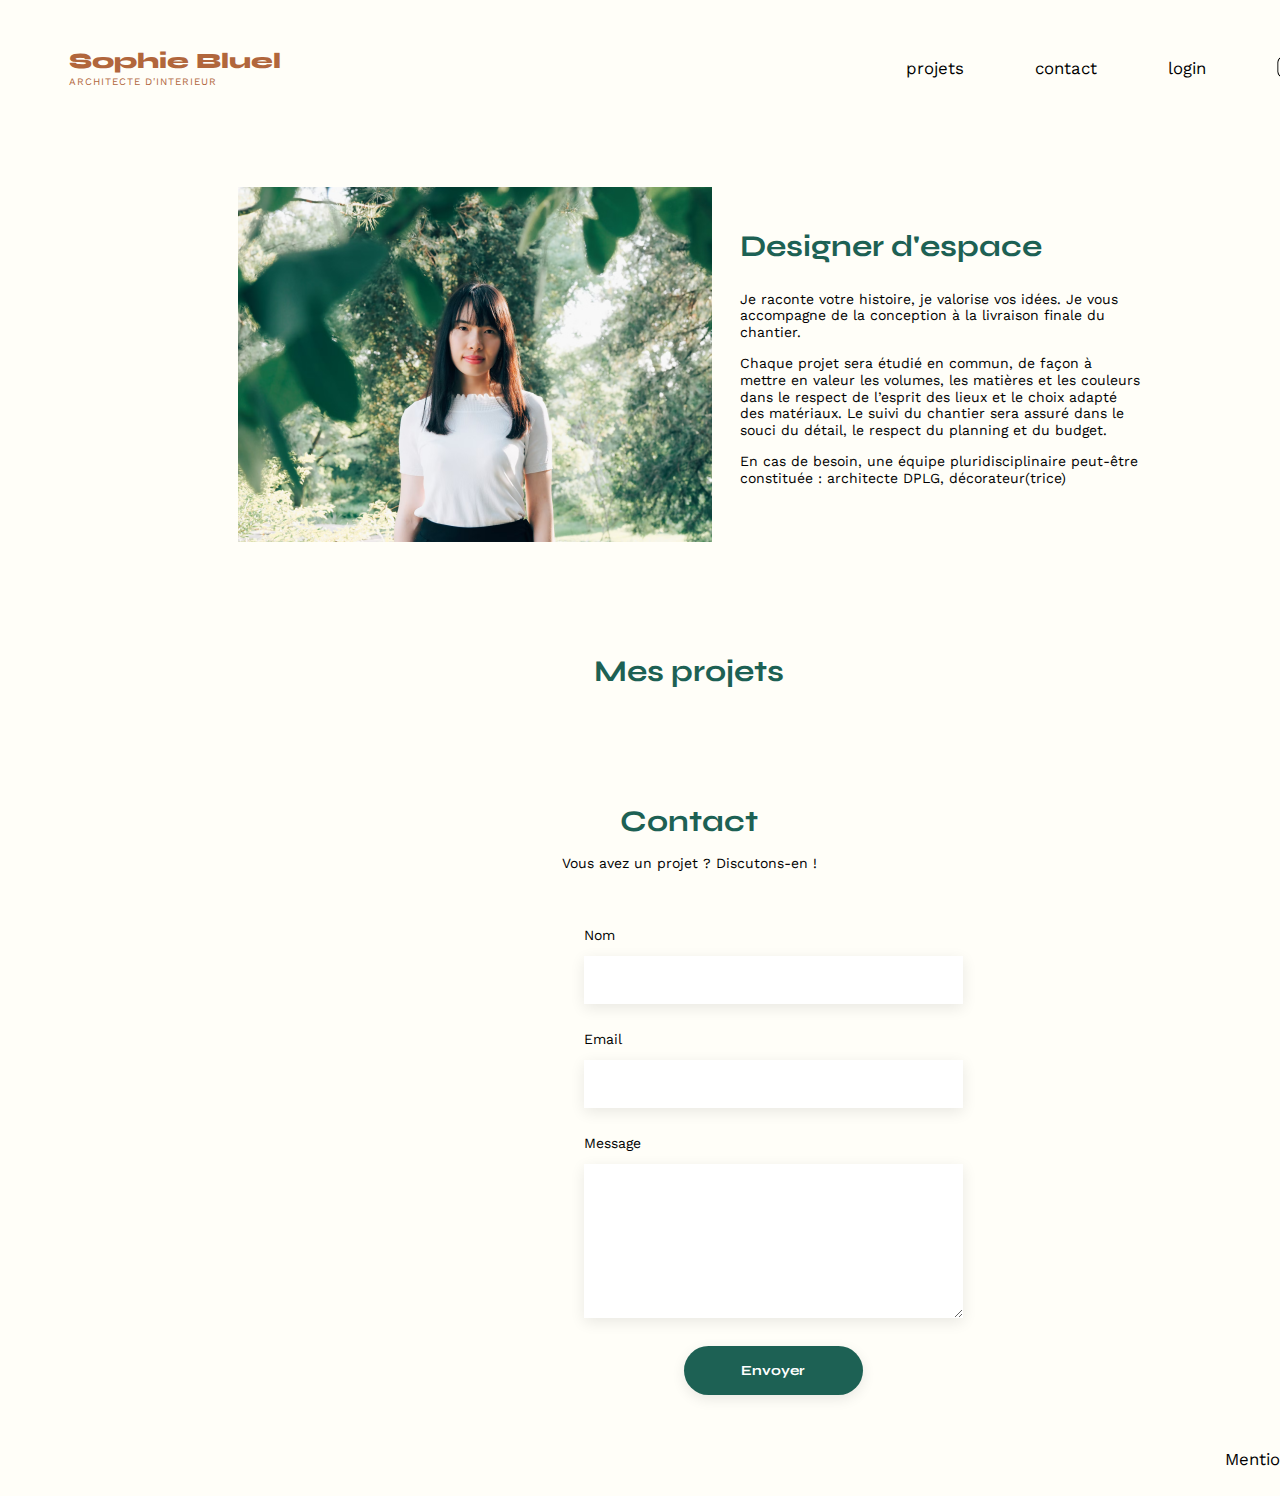
==== commit 36f2c39f: "fix" ====
--- a/FrontEnd/index.html
+++ b/FrontEnd/index.html
@@ -31,7 +31,7 @@
 			</ul>
 		</nav>
 	</header>
-	<main>
+	<main class="main-home-page">
 		<section id="introduction">
 			<figure>
 				<img src="./assets/images/sophie-bluel.png" alt="">
--- a/FrontEnd/assets/style.css
+++ b/FrontEnd/assets/style.css
@@ -155,7 +155,7 @@
 	margin: auto;
 }
 
-main {
+.main-home-page {
 	margin: 0 17em;
 }
 
@@ -317,8 +317,7 @@
 	line-height: 1.2em;
 }
 
-#portfolio h2,
-#login h2 {
+#portfolio h2 {
 	text-align: center;
 	margin-bottom: 2em;
 }
@@ -397,8 +396,7 @@
 }
 
 
-#contact,
-#login {
+#contact {
 	width: 50%;
 	margin: auto;
 }
@@ -406,6 +404,10 @@
 #contact>*,
 #login>* {
 	text-align: center;
+}
+
+#login {
+	width: 50%;
 }
 
 #contact h2 {
@@ -419,17 +421,20 @@
 	margin-top: 30px;
 	display: flex;
 	flex-direction: column;
+	width: 379px;
+}
+
+#contact form {
 	margin-left: 120px;
-
 }
 
 #contact input,
 #login input {
-	height: 36px;
-	width: 379px;
 	font-size: 1em;
 	border: none;
 	box-shadow: 0px 4px 14px rgba(0, 0, 0, 0.09);
+	padding: 16px 24px;
+	text-align: center;
 }
 
 #contact label,
@@ -437,11 +442,17 @@
 	margin: 2em 0 1em 0;
 }
 
+#contact input[type="submit"],
+#login input[type="submit"] {
+	width: 179px
+}
+
 #contact textarea {
-	width: 379px;
 	border: none;
 	box-shadow: 0px 4px 14px rgba(0, 0, 0, 0.09);
 }
+
+
 
 input[type="submit"],
 .add-photo-btn,
@@ -451,10 +462,9 @@
 	font-weight: 700;
 	color: white;
 	background-color: #1D6154;
-	margin: 2em auto;
-	width: 30% !important;
+	margin: 2em 0;
 	border-radius: 60px;
-	margin-left: 5em;
+	align-self: center;
 	transition: all ease-in-out 0.2s;
 }
 
@@ -473,8 +483,8 @@
 #login a {
 	color: #3D3D3D;
 	width: 100%;
-	text-align: start;
-	margin-left: 7em;
+	text-align: center;
+
 }
 
 #email.errorInput,
@@ -568,6 +578,7 @@
 	grid-column-gap: 10px;
 	grid-row-gap: 20px;
 	align-self: center;
+	overflow: auto;
 }
 
 .modal-content.galleryModal figure {
